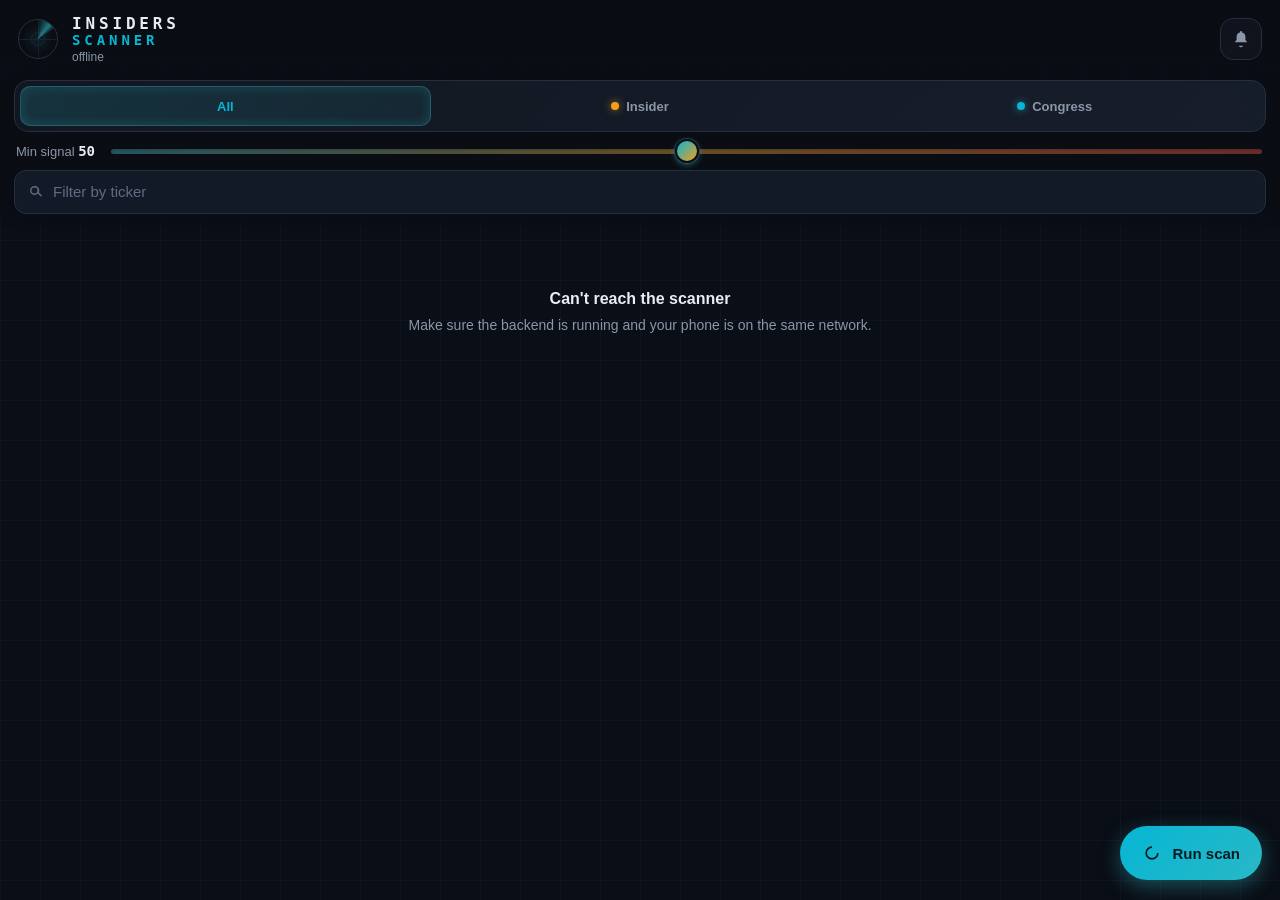
==== webapp/index.html @ d20448d1 "initial commit" ====
<!DOCTYPE html>
<html lang="en">
<head>
  <meta charset="UTF-8" />
  <meta name="viewport" content="width=device-width, initial-scale=1, viewport-fit=cover, maximum-scale=1" />
  <title>Insider & Politician Scanner</title>
  <meta name="theme-color" content="#0A0D13" />
  <meta name="apple-mobile-web-app-capable" content="yes" />
  <meta name="apple-mobile-web-app-status-bar-style" content="black-translucent" />
  <meta name="apple-mobile-web-app-title" content="Scanner" />
  <link rel="manifest" href="manifest.webmanifest" />
  <link rel="apple-touch-icon" href="icon-192.png" />
  <link rel="stylesheet" href="styles.css" />
</head>
<body>
  <!-- Pull-to-refresh indicator -->
  <div id="ptr" class="ptr"><span class="ptr-dot"></span></div>

  <header class="topbar">
    <div class="brand">
      <span class="radar" id="radar" aria-hidden="true"><span class="sweep"></span></span>
      <div class="brand-text">
        <h1>INSIDERS</h1>
        <h2>SCANNER</h2>
        <p id="statusline" class="statusline">Loading…</p>
      </div>
    </div>
    <button id="alertsBtn" class="alerts-btn" aria-label="Enable alerts" title="Enable alerts">
      <svg viewBox="0 0 24 24" aria-hidden="true"><path d="M12 22a2.5 2.5 0 002.45-2h-4.9A2.5 2.5 0 0012 22zm7-6v-1l-1.7-1.7v-4.05a5.3 5.3 0 00-4.05-5.15V3.5a1.25 1.25 0 10-2.5 0v.6A5.3 5.3 0 006.7 9.25V13.3L5 15v1h14z"/></svg>
    </button>
  </header>

  <div class="controls">
    <div class="segmented" id="sourceSeg" role="tablist" aria-label="Signal source">
      <button class="seg active" data-source="all" role="tab">All</button>
      <button class="seg" data-source="insider" role="tab"><i class="dot dot-insider"></i>Insider</button>
      <button class="seg" data-source="congress" role="tab"><i class="dot dot-congress"></i>Congress</button>
    </div>

    <div class="score-row">
      <label for="scoreRange">Min signal <b id="scoreVal">50</b></label>
      <input id="scoreRange" type="range" min="0" max="100" step="5" value="50" />
    </div>

    <div class="search-row">
      <svg class="search-ico" viewBox="0 0 24 24" aria-hidden="true"><path d="M10 4a6 6 0 104.47 10.03l4.25 4.25 1.41-1.41-4.25-4.25A6 6 0 0010 4zm0 2a4 4 0 110 8 4 4 0 010-8z"/></svg>
      <input id="tickerInput" type="text" inputmode="latin" autocapitalize="characters"
             autocomplete="off" spellcheck="false" placeholder="Filter by ticker" />
      <button id="tickerClear" class="ticker-clear" aria-label="Clear ticker filter" hidden>×</button>
    </div>
  </div>

  <main id="list" class="list" aria-live="polite">
    <div class="skeleton"></div><div class="skeleton"></div><div class="skeleton"></div>
  </main>

  <button id="scanFab" class="fab" aria-label="Run scan now">
    <svg class="fab-ico" viewBox="0 0 24 24" aria-hidden="true"><path d="M12 4a8 8 0 108 8h-2a6 6 0 11-6-6V4z"/></svg>
    <span class="fab-label">Run scan</span>
  </button>

  <div id="toast" class="toast" role="status" aria-live="polite"></div>

  <script src="app.js"></script>
</body>
</html>
---- webapp/styles.css ----
/* ============================================================
   Insider / Politician Scanner — mobile app styles
   Identity: a trading-terminal / signal-scanner instrument.
   Signature: the segmented "signal strength" meter + radar sweep.
   ============================================================ */

:root {
  --bg: #0A0E16;
  --bg-grid: #0F1420;
  --surface: #131A27;
  --surface-2: #1A2239;
  --line: #24303E;
  --line-soft: #1C2738;

  --text: #E8EDF5;
  --muted: #8B97A8;
  --muted-2: #5E6D81;

  --insider: #F59E1B;   /* amber — warmer for insiders */
  --congress: #06B6D4;  /* cyan — congressional */

  --hot: #EF4444;
  --warm: #F59E1B;
  --cool: #06B6D4;
  --dim: #3F4A5E;

  --radius: 16px;
  --tap: 44px;
  --font: -apple-system, BlinkMacSystemFont, "Segoe UI", Roboto, sans-serif;
  --mono: ui-monospace, "SF Mono", "SFMono-Regular", "JetBrains Mono", Menlo, monospace;

  --safe-top: env(safe-area-inset-top, 0px);
  --safe-bottom: env(safe-area-inset-bottom, 0px);
}

* { box-sizing: border-box; -webkit-tap-highlight-color: transparent; }

html, body {
  margin: 0;
  background: var(--bg);
  color: var(--text);
  font-family: var(--font);
  -webkit-font-smoothing: antialiased;
  overscroll-behavior-y: contain;
}

body {
  /* faint scanner grid — reads as an instrument, not a plain app */
  background-image:
    linear-gradient(var(--bg-grid) 1px, transparent 1px),
    linear-gradient(90deg, var(--bg-grid) 1px, transparent 1px);
  background-size: 40px 40px, 40px 40px;
  min-height: 100vh;
  padding-bottom: calc(96px + var(--safe-bottom));
}

/* ---------- Top bar ---------- */
.topbar {
  position: sticky; top: 0; z-index: 20;
  padding: calc(14px + var(--safe-top)) 18px 12px;
  background: linear-gradient(180deg, rgba(10,13,19,0.96) 70%, rgba(10,13,19,0));
  backdrop-filter: blur(10px);
}
.topbar { display: flex; align-items: center; justify-content: space-between; gap: 12px; }
.brand { display: flex; align-items: center; gap: 14px; min-width: 0; }

.alerts-btn {
  flex: none; width: 42px; height: 42px; border-radius: 13px;
  background: rgba(20,26,37,0.6); border: 1px solid var(--line); color: var(--muted);
  display: flex; align-items: center; justify-content: center; backdrop-filter: blur(8px);
  transition: all 0.2s cubic-bezier(0.4, 0, 0.2, 1);
  cursor: pointer;
}
.alerts-btn:active { transform: scale(0.92); }
.alerts-btn:hover { background: rgba(20,26,37,0.8); }
.alerts-btn svg { width: 20px; height: 20px; fill: currentColor; }
.alerts-btn.on { 
  color: var(--congress); 
  background: rgba(6,182,212,0.12);
  border-color: rgba(6,182,212,0.4);
  box-shadow: 0 0 12px rgba(6,182,212,0.2);
}
.alerts-btn.pending { opacity: 0.6; }
.brand-text h1 {
  margin: 0; font-size: 16px; letter-spacing: 0.24em; font-weight: 700;
  font-family: var(--mono); line-height: 1.2;
}
.brand-text h2 {
  margin: 0; font-size: 14px; letter-spacing: 0.28em; font-weight: 700;
  font-family: var(--mono); line-height: 1; color: var(--congress);
}
.statusline { margin: 3px 0 0; font-size: 12px; color: var(--muted); font-variant-numeric: tabular-nums; }

/* radar sweep — the app's signature motion */
.radar {
  position: relative; width: 40px; height: 40px; border-radius: 50%;
  border: 1px solid var(--line);
  background:
    radial-gradient(circle, rgba(53,208,224,0.10) 0%, transparent 60%);
  overflow: hidden; flex: none;
}
.radar::before {
  content: ""; position: absolute; inset: 0; border-radius: 50%;
  background:
    radial-gradient(circle, transparent 0 6px, var(--line-soft) 6px 7px, transparent 7px),
    linear-gradient(var(--line-soft), var(--line-soft)) center/1px 100% no-repeat,
    linear-gradient(90deg, var(--line-soft), var(--line-soft)) center/100% 1px no-repeat;
  opacity: 0.7;
}
.sweep {
  position: absolute; inset: -1px; border-radius: 50%;
  background: conic-gradient(from 0deg, transparent 0deg, rgba(53,208,224,0.55) 40deg, transparent 60deg);
  animation: sweep 3.4s linear infinite;
}
.radar.scanning .sweep { animation-duration: 0.9s; }
.radar.scanning { border-color: var(--congress); }
@keyframes sweep { to { transform: rotate(360deg); } }
@media (prefers-reduced-motion: reduce) { .sweep { animation: none; opacity: 0.4; } }

/* ---------- Controls ---------- */
.controls {
  position: sticky; top: calc(66px + var(--safe-top)); z-index: 15;
  padding: 4px 14px 12px;
  background: linear-gradient(180deg, rgba(10,13,19,0.96) 80%, rgba(10,13,19,0));
  backdrop-filter: blur(10px);
  display: grid; gap: 11px;
}

.segmented {
  display: grid; grid-template-columns: repeat(3, 1fr); gap: 4px;
  background: linear-gradient(135deg, rgba(20,26,37,0.8), rgba(26,34,49,0.8));
  border: 1px solid var(--line); border-radius: 14px; padding: 5px;
  backdrop-filter: blur(8px);
}
.seg {
  min-height: 40px; border: 0; border-radius: 10px; background: transparent;
  color: var(--muted); font-size: 13px; font-weight: 600; font-family: var(--font);
  display: flex; align-items: center; justify-content: center; gap: 7px;
  transition: all 0.2s cubic-bezier(0.4, 0, 0.2, 1);
  cursor: pointer;
}
.seg:active { transform: scale(0.98); }
.seg.active { 
  background: linear-gradient(135deg, rgba(53,208,224,0.15), rgba(53,208,224,0.08));
  color: var(--congress); 
  box-shadow: 0 0 12px rgba(53,208,224,0.2) inset, 0 1px 3px rgba(0,0,0,0.1) inset;
  border: 1px solid rgba(53,208,224,0.3);
}
.dot { width: 8px; height: 8px; border-radius: 50%; display: inline-block; }
.dot-insider { background: var(--insider); box-shadow: 0 0 8px rgba(245,178,61,0.6); }
.dot-congress { background: var(--congress); box-shadow: 0 0 8px rgba(53,208,224,0.6); }

.score-row { display: grid; grid-template-columns: auto 1fr; align-items: center; gap: 14px; padding: 0 2px; }
.score-row label { font-size: 13px; color: var(--muted); white-space: nowrap; }
.score-row label b { color: var(--text); font-family: var(--mono); font-size: 14px; }
input[type="range"] {
  -webkit-appearance: none; appearance: none; height: 5px; border-radius: 8px;
  background: linear-gradient(90deg, rgba(79,195,214,0.4), rgba(245,178,61,0.4), rgba(255,93,82,0.4));
  outline: none; cursor: pointer; box-shadow: 0 1px 3px rgba(0,0,0,0.2) inset;
}
input[type="range"]::-webkit-slider-thumb {
  -webkit-appearance: none; width: 24px; height: 24px; border-radius: 50%;
  background: linear-gradient(135deg, var(--congress), var(--warm));
  border: 2px solid var(--bg); box-shadow: 0 2px 6px rgba(53,208,224,0.4), 0 0 0 1px var(--line);
  cursor: pointer; transition: all 0.2s;
}
input[type="range"]::-webkit-slider-thumb:active {
  transform: scale(1.15);
  box-shadow: 0 4px 12px rgba(53,208,224,0.6), 0 0 0 1px var(--line);
}
input[type="range"]::-moz-range-thumb {
  width: 24px; height: 24px; border-radius: 50%;
  background: linear-gradient(135deg, var(--congress), var(--warm));
  border: 2px solid var(--bg); box-shadow: 0 2px 6px rgba(53,208,224,0.4), 0 0 0 1px var(--line);
  cursor: pointer;
}

.search-row {
  display: flex; align-items: center; gap: 8px;
  background: var(--surface); border: 1px solid var(--line);
  border-radius: 12px; padding: 0 12px; min-height: var(--tap);
}
.search-ico { width: 18px; height: 18px; fill: var(--muted-2); flex: none; }
#tickerInput {
  flex: 1; border: 0; background: transparent; color: var(--text);
  font-family: var(--mono); font-size: 15px; letter-spacing: 0.05em; padding: 12px 0;
  outline: none; text-transform: uppercase;
}
#tickerInput::placeholder { color: var(--muted-2); text-transform: none; letter-spacing: normal; font-family: var(--font); }
.ticker-clear { border: 0; background: transparent; color: var(--muted); font-size: 22px; line-height: 1; padding: 0 4px; }

/* ---------- List ---------- */
.list { padding: 4px 14px 0; display: grid; gap: 10px; }

.card {
  background: linear-gradient(135deg, var(--surface) 0%, color-mix(in srgb, var(--surface) 95%, var(--congress) 5%) 100%);
  border: 1px solid var(--line); border-radius: var(--radius); padding: 16px;
  position: relative; overflow: hidden;
  animation: rise 0.35s cubic-bezier(0.34, 1.56, 0.64, 1) both;
  box-shadow: 0 2px 8px rgba(0, 0, 0, 0.2);
  transition: box-shadow 0.2s, border-color 0.2s;
}
.card:hover { 
  box-shadow: 0 4px 16px rgba(0, 0, 0, 0.3);
  border-color: color-mix(in srgb, var(--line) 60%, var(--accent, var(--text)) 40%);
}
.card::before { /* left accent rail = source at a glance */
  content: ""; position: absolute; left: 0; top: 0; bottom: 0; width: 3px;
  background: var(--accent, var(--muted-2));
}
.card.insider { --accent: var(--insider); }
.card.congress { --accent: var(--congress); }
@keyframes rise { from { opacity: 0; transform: translateY(6px); } }

.card-head { display: flex; align-items: flex-start; justify-content: space-between; gap: 12px; margin-bottom: 2px; }
.ticker { font-family: var(--mono); font-size: 18px; font-weight: 700; letter-spacing: 0.04em; text-transform: uppercase; }
.ticker .none { color: var(--muted-2); font-size: 13px; font-weight: 500; }
.score-num { font-family: var(--mono); font-size: 24px; font-weight: 700; line-height: 1; text-align: right; }
.score-cap { font-size: 9px; color: var(--muted-2); letter-spacing: 0.18em; text-align: right; margin-top: 3px; text-transform: uppercase; }

/* signature: segmented signal-strength meter */
.meter { display: flex; gap: 3px; margin: 10px 0 12px; }
.meter i { flex: 1; height: 6px; border-radius: 2px; background: var(--line-soft); transition: background 0.2s; }

.tags { display: flex; flex-wrap: wrap; gap: 6px; margin-bottom: 8px; }
.tag {
  font-size: 11px; padding: 3px 8px; border-radius: 999px;
  border: 1px solid var(--line); color: var(--muted); background: var(--bg-grid);
  letter-spacing: 0.02em;
}
.tag.src { color: var(--accent, var(--muted)); border-color: color-mix(in srgb, var(--accent, var(--muted)) 40%, var(--line)); }

.who { font-size: 14px; color: var(--text); }
.who .role { color: var(--muted); }
.meta { display: flex; flex-wrap: wrap; gap: 10px 16px; margin-top: 8px; font-size: 13px; color: var(--muted); font-variant-numeric: tabular-nums; }
.meta b { color: var(--text); font-family: var(--mono); font-weight: 600; }
.meta .buy { color: #63d68c; }

.reasons { margin-top: 10px; font-size: 12px; color: var(--muted-2); line-height: 1.5; border-top: 1px dashed var(--line-soft); padding-top: 8px; }
.card a.filing { color: var(--congress); font-size: 12px; text-decoration: none; }
.card a.filing:after { content: " ↗"; }

/* ---------- Empty / skeleton / toast ---------- */
.skeleton { height: 128px; border-radius: var(--radius); background:
  linear-gradient(100deg, var(--surface) 30%, var(--surface-2) 50%, var(--surface) 70%);
  background-size: 200% 100%; animation: shimmer 1.3s infinite; }
@keyframes shimmer { to { background-position: -200% 0; } }

.empty { text-align: center; padding: 60px 24px; color: var(--muted); }
.empty h2 { color: var(--text); font-size: 16px; margin: 0 0 6px; font-weight: 600; }
.empty p { margin: 0 0 18px; font-size: 14px; line-height: 1.6; }
.empty button { background: var(--surface-2); color: var(--text); border: 1px solid var(--line); border-radius: 12px; padding: 12px 20px; font-size: 14px; font-weight: 600; }

.disclaimer { margin: 18px 4px 0; padding: 12px 14px; border: 1px dashed var(--line); border-radius: 12px; color: var(--muted-2); font-size: 11.5px; line-height: 1.6; }

/* ---------- FAB ---------- */
.fab {
  position: fixed; right: 18px; bottom: calc(20px + var(--safe-bottom)); z-index: 30;
  display: flex; align-items: center; gap: 10px;
  background: linear-gradient(135deg, var(--congress), rgb(41, 184, 198));
  color: #051b22; border: 0; padding: 0 22px; height: 54px; border-radius: 27px;
  font-weight: 700; font-size: 15px; box-shadow: 0 6px 20px rgba(53,208,224,0.35), 0 2px 8px rgba(0,0,0,0.25);
  transition: all 0.2s cubic-bezier(0.4, 0, 0.2, 1);
  cursor: pointer;
}
.fab:active { transform: scale(0.92); box-shadow: 0 2px 8px rgba(53,208,224,0.25); }
.fab:hover { box-shadow: 0 8px 28px rgba(53,208,224,0.4), 0 2px 8px rgba(0,0,0,0.3); }
.fab.busy { opacity: 0.8; }
.fab-ico { width: 20px; height: 20px; fill: currentColor; }
.fab.busy .fab-ico { animation: spin 0.8s linear infinite; }
@keyframes spin { to { transform: rotate(360deg); } }

/* ---------- Pull to refresh ---------- */
.ptr { position: fixed; top: calc(6px + var(--safe-top)); left: 0; right: 0; display: flex; justify-content: center; z-index: 5; opacity: 0; transition: opacity 0.15s; pointer-events: none; }
.ptr.show { opacity: 1; }
.ptr-dot { width: 22px; height: 22px; border-radius: 50%; border: 2px solid var(--line); border-top-color: var(--congress); animation: spin 0.8s linear infinite; }

/* ---------- Toast ---------- */
.toast {
  position: fixed; left: 50%; bottom: calc(86px + var(--safe-bottom)); transform: translateX(-50%) translateY(20px);
  background: var(--surface-2); color: var(--text); border: 1px solid var(--line);
  padding: 11px 18px; border-radius: 12px; font-size: 13.5px; z-index: 40;
  opacity: 0; pointer-events: none; transition: opacity 0.2s, transform 0.2s; max-width: 90vw; text-align: center;
}
.toast.show { opacity: 1; transform: translateX(-50%) translateY(0); }
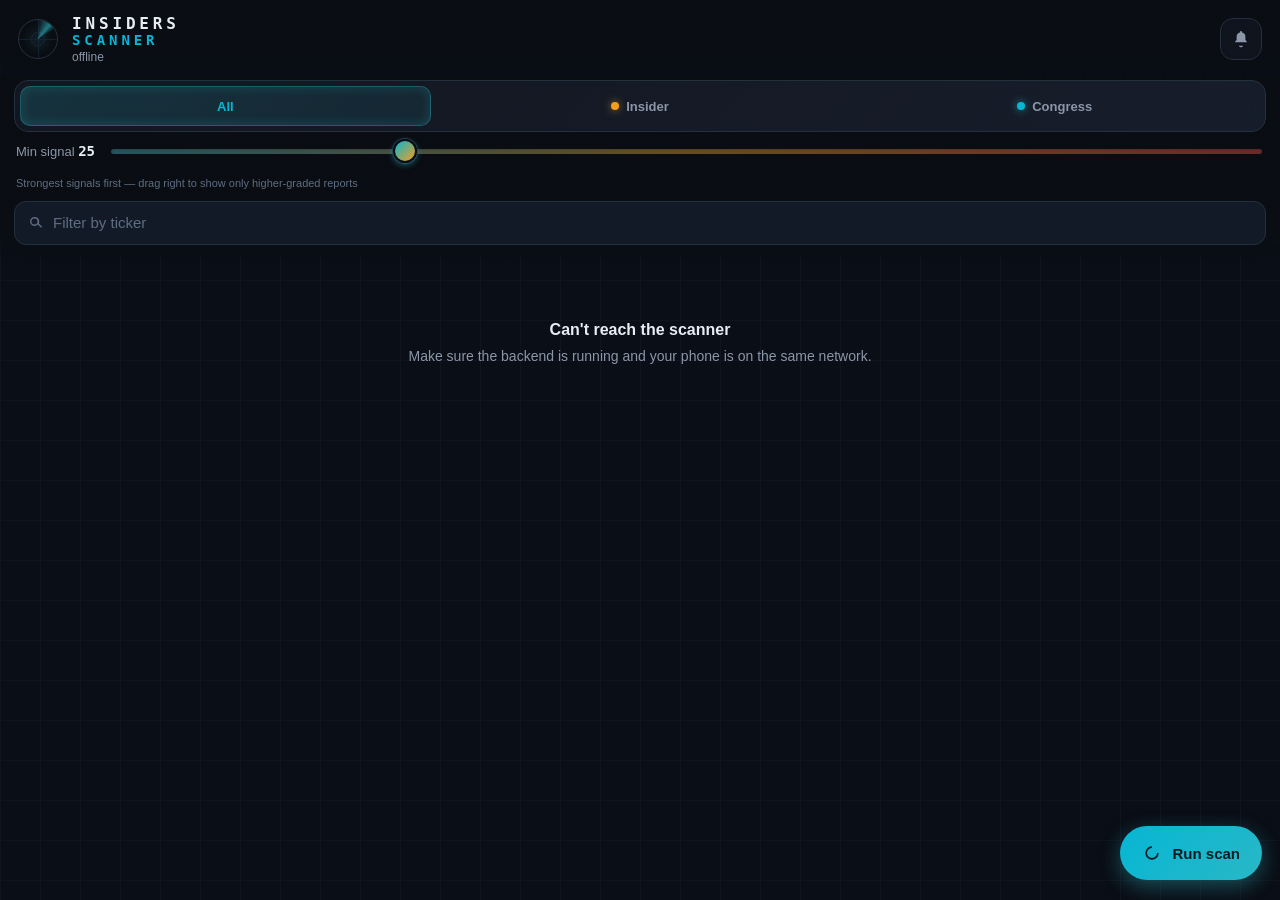
==== commit fef47aab: "feat: open the app at a useful default threshold with a slider hint The app opened at Min signal 50," ====
--- a/webapp/index.html
+++ b/webapp/index.html
@@ -38,9 +38,10 @@
     </div>
 
     <div class="score-row">
-      <label for="scoreRange">Min signal <b id="scoreVal">50</b></label>
-      <input id="scoreRange" type="range" min="0" max="100" step="5" value="50" />
+      <label for="scoreRange">Min signal <b id="scoreVal">25</b></label>
+      <input id="scoreRange" type="range" min="0" max="100" step="5" value="25" />
     </div>
+    <p class="score-hint">Strongest signals first — drag right to show only higher-graded reports</p>
 
     <div class="search-row">
       <svg class="search-ico" viewBox="0 0 24 24" aria-hidden="true"><path d="M10 4a6 6 0 104.47 10.03l4.25 4.25 1.41-1.41-4.25-4.25A6 6 0 0010 4zm0 2a4 4 0 110 8 4 4 0 010-8z"/></svg>
--- a/webapp/styles.css
+++ b/webapp/styles.css
@@ -153,6 +153,7 @@
 .score-row { display: grid; grid-template-columns: auto 1fr; align-items: center; gap: 14px; padding: 0 2px; }
 .score-row label { font-size: 13px; color: var(--muted); white-space: nowrap; }
 .score-row label b { color: var(--text); font-family: var(--mono); font-size: 14px; }
+.score-hint { margin: 6px 2px 0; font-size: 11px; color: var(--muted-2); line-height: 1.3; }
 input[type="range"] {
   -webkit-appearance: none; appearance: none; height: 5px; border-radius: 8px;
   background: linear-gradient(90deg, rgba(79,195,214,0.4), rgba(245,178,61,0.4), rgba(255,93,82,0.4));
